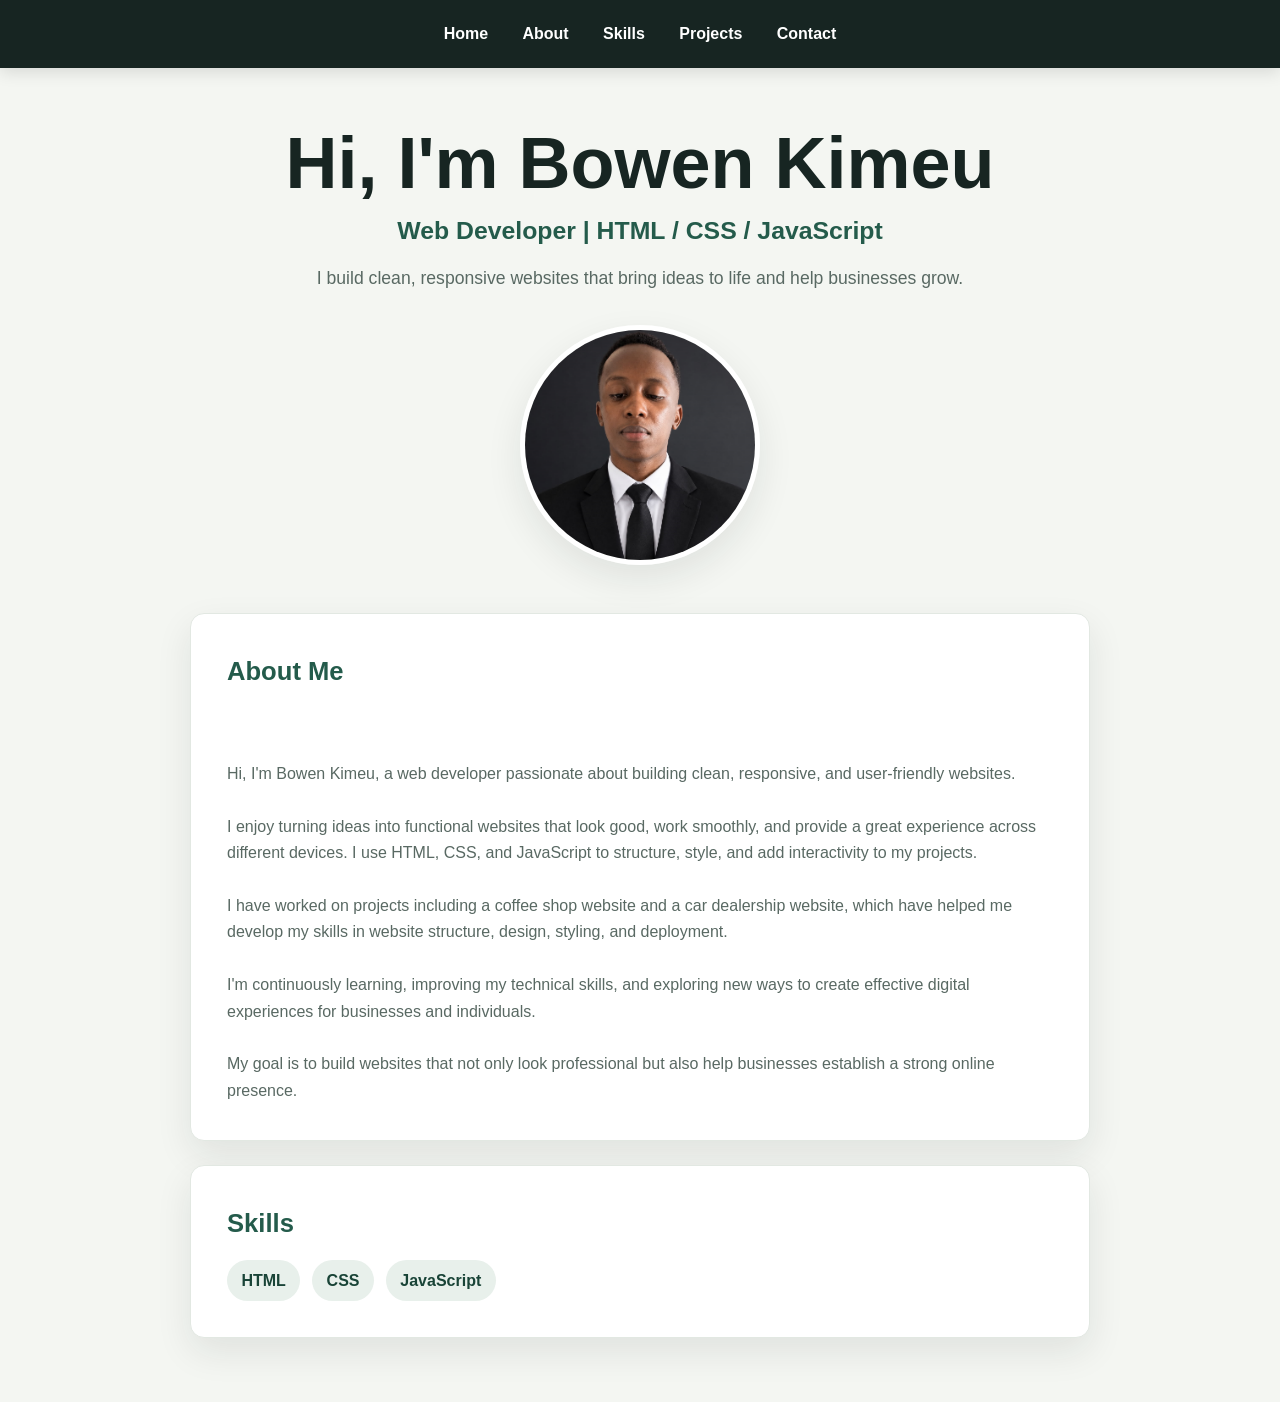
==== index.html @ 0908b622 "Add files via upload" ====
<!doctype html>
<html lang="en">
    <head>
        <meta charset="UTF-8">
        <meta name="viewport" content="width=device-width, initial-scale=1.0">
        <link rel="icon" type="image/png" href="./img/images.png">
        <link rel="stylesheet" href="./style.css">
        <title>portfolio</title>
    </head>
    <body>
        <nav>
            <ul>
                <li><a href="./index.html">Home</a></li>
                <li><a href="#about">About</a></li>
                <li><a href="#skills">Skills</a></li>
                <li><a href="./project.html#projects">Projects</a></li>
                <li><a href="./contact.html#contact">Contact</a></li>
            </ul>
        </nav>
        <h1 class="hero-title">Hi, I'm Bowen Kimeu</h1>
        <h2 class="hero-subtitle">Web Developer | HTML / CSS / JavaScript</h2>
        <p class="hero-intro">I build clean, responsive websites that bring ideas to life and help businesses grow.</p>
        <figure class="profile-figure">
            <img src="./img/WhatsApp Image 2026-10-15 at 13.09.08.png" alt="Profile Picture" width="300" height="300">
        </figure>
        <main class="home-content">
            <section id="about" class="content-section">
                <h3>About Me</h3>
                <p>

Hi, I'm Bowen Kimeu, a web developer passionate about building clean, responsive, and user-friendly websites.

I enjoy turning ideas into functional websites that look good, work smoothly, and provide a great experience across different devices. I use HTML, CSS, and JavaScript to structure, style, and add interactivity to my projects.

I have worked on projects including a coffee shop website and a car dealership website, which have helped me develop my skills in website structure, design, styling, and deployment.

I'm continuously learning, improving my technical skills, and exploring new ways to create effective digital experiences for businesses and individuals.

My goal is to build websites that not only look professional but also help businesses establish a strong online presence.</p>
            </section>
            <section id="skills" class="content-section">
                <h3>Skills</h3>
                <ul class="skills-list">
                    <li>HTML</li>
                    <li>CSS</li>
                    <li>JavaScript</li>
                </ul>
            </section>
        </main>
    </body>
</html>
---- style.css ----
:root {
    color-scheme: light;
    --color-ink: #172522;
    --color-muted: #596963;
    --color-primary: #245b4b;
    --color-primary-dark: #194437;
    --color-accent: #c49a55;
    --color-page: #f4f6f2;
    --color-surface: #ffffff;
    --shadow-card: 0 14px 36px rgba(23, 37, 34, 0.09);
}

* {
    box-sizing: border-box;
}

html {
    scroll-behavior: smooth;
}

body {
    margin: 0;
    background: var(--color-page);
    color: var(--color-ink);
    font-family: Arial, Helvetica, sans-serif;
    line-height: 1.65;
}

nav {
    position: sticky;
    top: 0;
    z-index: 10;
    background: var(--color-ink);
    box-shadow: 0 4px 16px rgba(0, 0, 0, 0.12);
}

nav ul {
    display: flex;
    flex-wrap: wrap;
    justify-content: center;
    gap: 0.35rem;
    max-width: 1100px;
    margin: 0 auto;
    padding: 0.75rem 1rem;
    list-style: none;
}

nav a {
    display: block;
    padding: 0.55rem 0.9rem;
    border-radius: 6px;
    color: #ffffff;
    font-weight: 600;
    text-decoration: none;
    transition: background-color 160ms ease, color 160ms ease;
}

nav a:hover,
nav a:focus-visible {
    background: var(--color-primary);
    color: #ffffff;
}

.hero-title,
.hero-subtitle,
.hero-intro {
    max-width: 900px;
    margin-right: auto;
    margin-left: auto;
    padding-right: 1.25rem;
    padding-left: 1.25rem;
    text-align: center;
}

.hero-title {
    margin-top: 3.5rem;
    margin-bottom: 0.25rem;
    font-size: clamp(2.5rem, 7vw, 4.5rem);
    line-height: 1.1;
}

.hero-subtitle {
    margin-top: 0.5rem;
    margin-bottom: 0;
    color: var(--color-primary);
    font-size: clamp(1.1rem, 3vw, 1.55rem);
}

.hero-intro {
    margin-top: 0.75rem;
    color: var(--color-muted);
    font-size: 1.1rem;
}

.profile-figure {
    width: min(240px, 62vw);
    height: min(240px, 62vw);
    margin: 2rem auto 3rem;
    overflow: hidden;
    border: 5px solid var(--color-surface);
    border-radius: 50%;
    box-shadow: var(--shadow-card);
}

.profile-figure img {
    width: 100%;
    height: 100%;
    object-fit: cover;
    object-position: center 25%;
}

.home-content {
    display: grid;
    gap: 1.5rem;
    width: min(900px, calc(100% - 2rem));
    margin: 0 auto 4rem;
}

.content-section {
    padding: clamp(1.25rem, 4vw, 2.25rem);
    border: 1px solid #e2e8e2;
    border-radius: 14px;
    background: var(--color-surface);
    box-shadow: var(--shadow-card);
    scroll-margin-top: 5rem;
}

.content-section h3 {
    margin-top: 0;
    margin-bottom: 0.75rem;
    color: var(--color-primary);
    font-size: 1.6rem;
}

.content-section p {
    margin-bottom: 0;
    color: var(--color-muted);
    white-space: pre-line;
}

.skills-list {
    display: flex;
    flex-wrap: wrap;
    gap: 0.75rem;
    margin: 1rem 0 0;
    padding: 0;
    list-style: none;
}

.skills-list li {
    padding: 0.45rem 0.9rem;
    border-radius: 999px;
    background: #e8f0eb;
    color: var(--color-primary-dark);
    font-weight: 700;
}

#projects {
    display: grid;
    grid-template-columns: repeat(auto-fit, minmax(min(100%, 270px), 1fr));
    gap: 1.5rem;
    width: min(1100px, calc(100% - 2rem));
    margin: 3rem auto;
    scroll-margin-top: 5rem;
}

#projects > h1 {
    grid-column: 1 / -1;
    margin: 0;
    color: var(--color-primary-dark);
    font-size: clamp(2rem, 5vw, 3rem);
    text-align: center;
}

#projects article {
    display: flex;
    flex-direction: column;
    align-items: flex-start;
    padding: 1rem;
    overflow: hidden;
    border: 1px solid #e2e8e2;
    border-radius: 14px;
    background: var(--color-surface);
    box-shadow: var(--shadow-card);
}

#projects article h2 {
    margin: 0.25rem 0 0;
    font-size: 1.3rem;
}

#projects article p {
    margin: 0.35rem 0 1rem;
    color: var(--color-muted);
}

.project-preview {
    display: block;
    width: 100%;
    height: 220px;
    margin-bottom: 1rem;
    border-radius: 8px;
    object-fit: cover;
    object-position: top center;
}

.project-link {
    display: inline-block;
    margin-top: auto;
    padding: 0.65rem 1rem;
    border-radius: 7px;
    background: var(--color-primary);
    color: #ffffff;
    font-weight: 700;
    text-decoration: none;
    transition: background-color 160ms ease;
}

.project-link:hover,
.project-link:focus-visible {
    background: var(--color-primary-dark);
}

#contact {
    width: min(650px, calc(100% - 2rem));
    margin: clamp(2rem, 8vw, 5rem) auto;
    padding: clamp(1.5rem, 6vw, 3rem);
    border: 1px solid #e2e8e2;
    border-top: 5px solid var(--color-accent);
    border-radius: 14px;
    background: var(--color-surface);
    box-shadow: var(--shadow-card);
    scroll-margin-top: 5rem;
}

#contact h1 {
    margin-top: 0;
    color: var(--color-primary-dark);
    font-size: clamp(2rem, 5vw, 2.75rem);
}

#contact p {
    padding: 0.9rem 1rem;
    border-radius: 8px;
    background: var(--color-page);
    overflow-wrap: anywhere;
}

.contact-link {
    color: var(--color-primary);
    font-weight: 700;
    text-decoration-thickness: 1px;
    text-underline-offset: 3px;
}

.contact-link:hover,
.contact-link:focus-visible {
    color: var(--color-primary-dark);
}

@media (prefers-reduced-motion: reduce) {
    html {
        scroll-behavior: auto;
    }

    *,
    *::before,
    *::after {
        transition-duration: 0.01ms !important;
    }
}
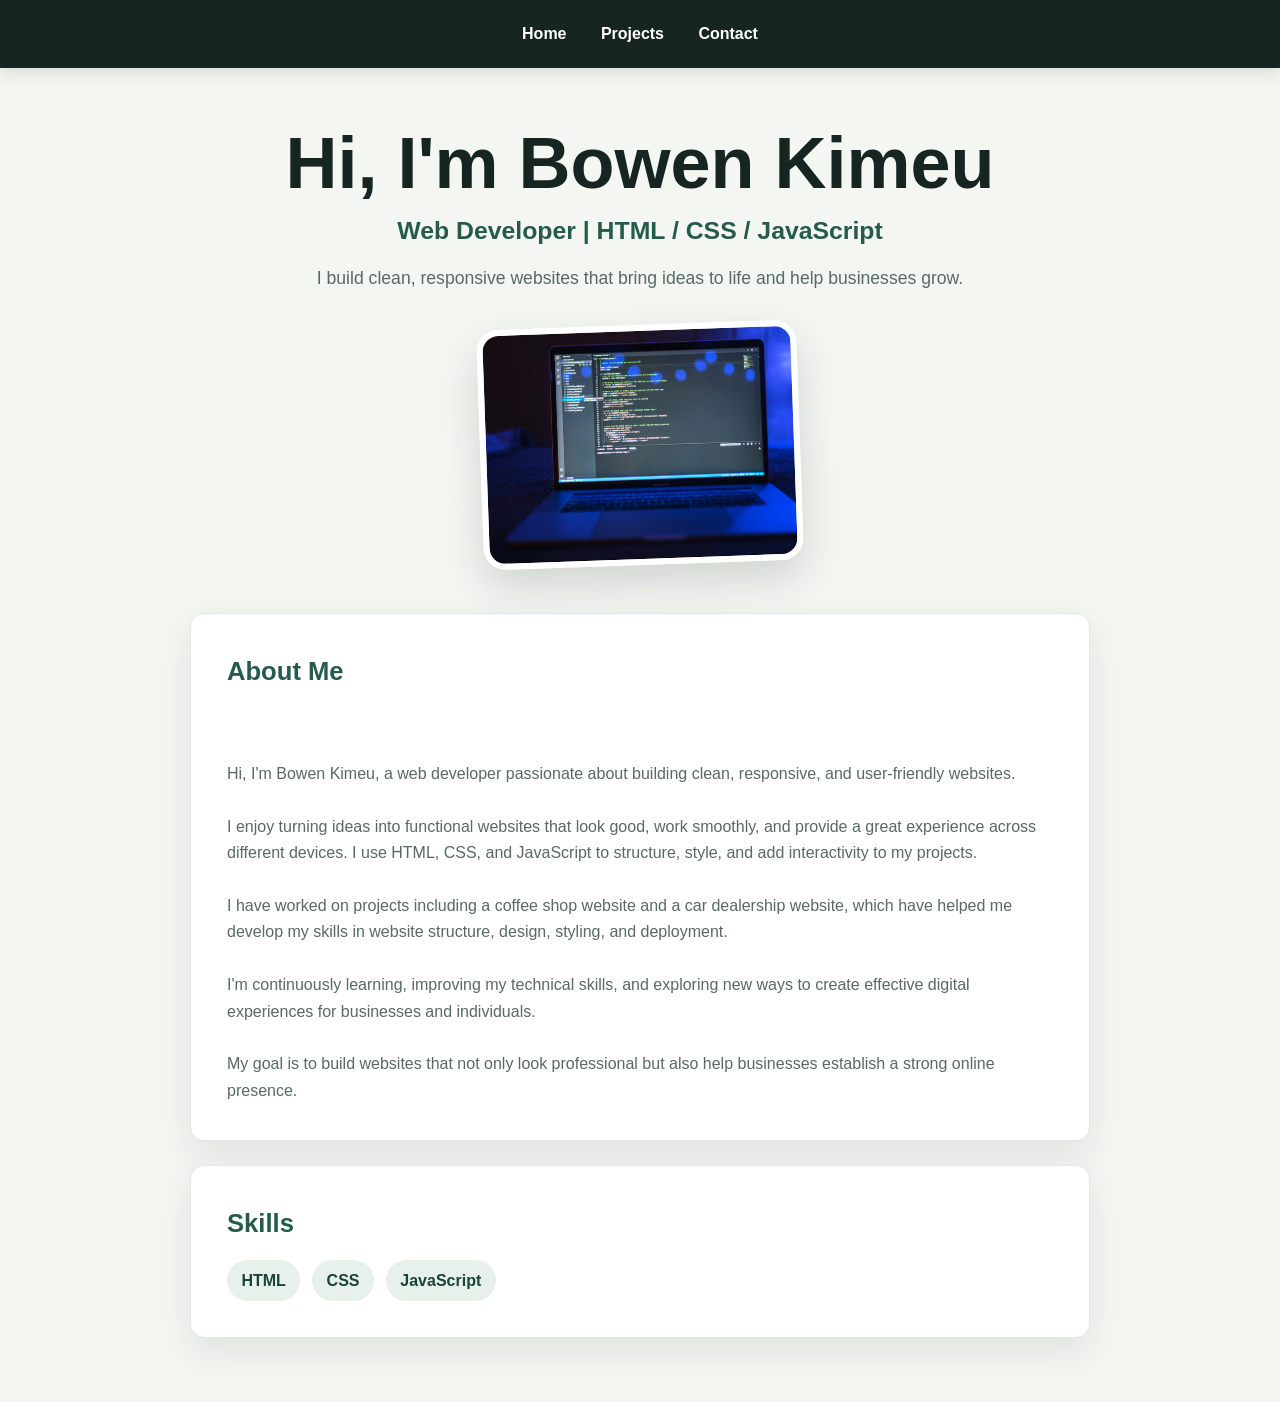
==== commit 25f69817: "Add files via upload" ====
--- a/index.html
+++ b/index.html
@@ -11,8 +11,7 @@
         <nav>
             <ul>
                 <li><a href="./index.html">Home</a></li>
-                <li><a href="#about">About</a></li>
-                <li><a href="#skills">Skills</a></li>
+                
                 <li><a href="./project.html#projects">Projects</a></li>
                 <li><a href="./contact.html#contact">Contact</a></li>
             </ul>
@@ -21,7 +20,7 @@
         <h2 class="hero-subtitle">Web Developer | HTML / CSS / JavaScript</h2>
         <p class="hero-intro">I build clean, responsive websites that bring ideas to life and help businesses grow.</p>
         <figure class="profile-figure">
-            <img src="./img/WhatsApp Image 2026-10-15 at 13.09.08.png" alt="Profile Picture" width="300" height="300">
+            <img src="./img/pexels-photo-6424590.png" alt="Preview of the Haven Coffee Shop website" width="320" height="240">
         </figure>
         <main class="home-content">
             <section id="about" class="content-section">
--- a/style.css
+++ b/style.css
@@ -93,20 +93,27 @@
 }
 
 .profile-figure {
-    width: min(240px, 62vw);
+    width: min(320px, 82vw);
     height: min(240px, 62vw);
     margin: 2rem auto 3rem;
     overflow: hidden;
-    border: 5px solid var(--color-surface);
-    border-radius: 50%;
-    box-shadow: var(--shadow-card);
+    border: 6px solid var(--color-surface);
+    border-radius: 22px;
+    box-shadow: 0 18px 42px rgba(23, 37, 34, 0.16);
+    transform: rotate(-2deg);
+    transition: transform 180ms ease, box-shadow 180ms ease;
+}
+
+.profile-figure:hover {
+    box-shadow: 0 22px 48px rgba(23, 37, 34, 0.2);
+    transform: rotate(0) translateY(-4px);
 }
 
 .profile-figure img {
     width: 100%;
     height: 100%;
     object-fit: cover;
-    object-position: center 25%;
+    object-position: center bottom;
 }
 
 .home-content {
